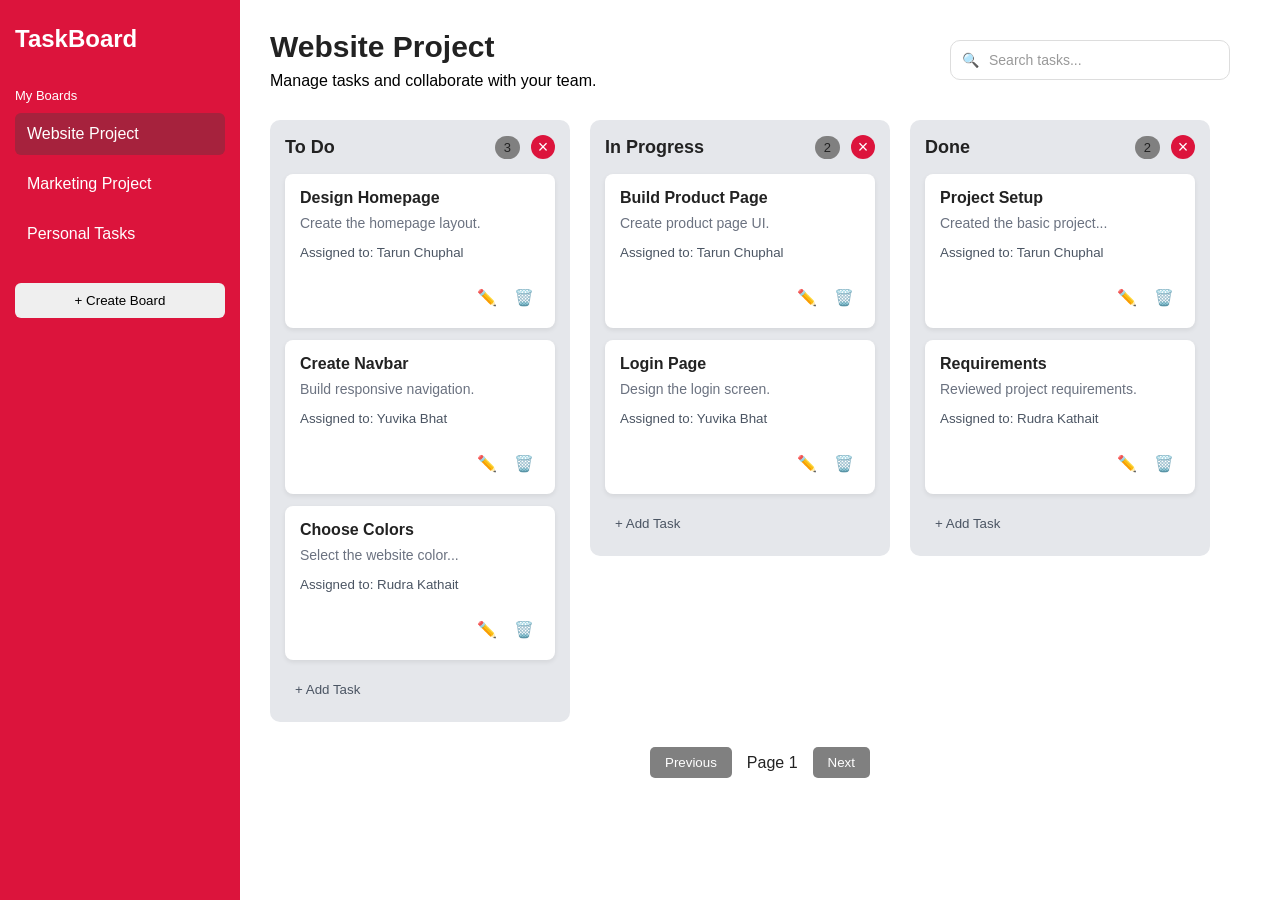
==== index.html @ 183082a7 "Initial commit - Collaborative Task Board" ====
<!DOCTYPE html>
<html lang="en">
<head>
    <meta charset="UTF-8">
    <meta name="viewport" content="width=device-width, initial-scale=1.0">

    <title>Collaborative Task Board</title>

    <link rel="stylesheet" href="style.css">
</head>

<body>

    <div class="app">

        <aside class="sidebar">

            <h2>TaskBoard</h2>

            <p class="sidebar-title">My Boards</p>

            <div class="board-item active" data-board="website">Website Project</div>
            <div class="board-item" data-board="marketing">Marketing Project</div>
            <div class="board-item" data-board="personal">Personal Tasks</div> 

            <button class="create-board">
                + Create Board
            </button>

        </aside>


        <main class="main-content">

         <header class="board-header">

        <div>
        <h1>Website Project</h1>

              <p>
            Manage tasks and collaborate with your team.
             </p>
            </div>

               <div class="search-box">

        <input
        type="text"
        id="searchInput"
        placeholder="Search tasks...">

       <button id="clearSearch" type="button">×</button>

                 </div>

                 </header>


            <section class="board">

                <div class="list">

                    <div class="list-header">
                        <h2>To Do</h2>
                        <span class="task-count">3</span>
                    </div>

                    <div class="task-card">
                        <h3>Design Homepage</h3>
                        <p>Create the homepage layout.</p>
                        <small>Assigned to: Tarun Chuphal</small>
                    </div>

                    <div class="task-card">
                        <h3>Create Navbar</h3>
                        <p>Build responsive navigation.</p>
                        <small>Assigned to: Yuvika bhat</small>
                    </div>

                    <div class="task-card">
                        <h3>Choose Colors</h3>
                        <p>Select the website color palette.</p>
                        <small>Assigned to: Rudra Kathait</small>
                    </div>

                    <button class="add-task">
                        + Add Task
                    </button>

                </div>


                <div class="list">

                    <div class="list-header">
                        <h2>In Progress</h2>
                        <span class="task-count">2</span>
                    </div>

                    <div class="task-card">
                        <h3>Build Product Page</h3>
                        <p>Create product page UI.</p>
                        <small>Assigned to: Tarun Chuphal</small>
                    </div>

                    <div class="task-card">
                        <h3>Login Page</h3>
                        <p>Design the login screen.</p>
                        <small>Assigned to: Yuvika bhat</small>
                    </div>

                    <button class="add-task">
                        + Add Task
                    </button>

                </div>


                <div class="list">

                    <div class="list-header">
                        <h2>Done</h2>
                        <span class="task-count">2</span>
                    </div>

                    <div class="task-card">
                        <h3>Project Setup</h3>
                        <p>Created the basic project structure.</p>
                        <small>Assigned to: Tarun Chuphal</small>
                    </div>

                    <div class="task-card">
                        <h3>Requirements</h3>
                        <p>Reviewed project requirements.</p>
                        <small>Assigned to: Rudra Kathait</small>
                    </div>

                    <button class="add-task">
                        + Add Task
                    </button>

                </div>

            </section>

            <div class="pagination">
    <button id="prevPage">Previous</button>
    <span id="pageNumber">Page 1</span>
    <button id="nextPage">Next</button>
</div>

        </main>

    </div>

    
    <script src="js/data.js"></script>
    <script src="js/helpers.js"></script>
    <script src="js/dragDrop.js"></script>
    <script src="js/pagination.js"></script>
    <script src="js/description.js"></script>
    <script src="js/task.js"></script>
    <script src="js/list.js"></script>
    <script src="js/boards.js"></script>
    <script src="js/search.js"></script>
    <script src="js/main.js"></script>

</body>
</html>
---- style.css ----
* {
    margin: 0;
    padding: 0;
    box-sizing: border-box;
}

body {
    font-family: Arial, sans-serif;
    background: white;
    color: #222;
    overflow-x: hidden;
}

.app {
    display: flex;
    min-height: 100vh;
}

/* Sidebar */

.sidebar {
    width: 240px;
    flex-shrink: 0;
    background: crimson;
    color: white;
    padding: 25px 15px;
}

.sidebar h2 {
    margin-bottom: 35px;
}

.sidebar-title {
    font-size: 13px;
    margin-bottom: 10px;
}

.board-item {
    padding: 12px;
    border-radius: 6px;
    margin-bottom: 8px;
    cursor: pointer;
}

.board-item:hover,
.board-item.active {
    background: rgb(166, 34, 61);
}

.create-board {
    width: 100%;
    padding: 10px;
    margin-top: 20px;
    border: none;
    border-radius: 6px;
    cursor: pointer;
}

/* Main */

.main-content {
    flex: 1;
    min-width: 0;
    padding: 30px;
}

.board-header {
    display: flex;
    justify-content: space-between;
    align-items: center;
    gap: 20px;
    margin-bottom: 30px;
}

.board-header h1 {
    font-size: 30px;
    margin-bottom: 8px;
}

.board-header p {
    color: black;
}

/* Board */

.board {
    display: flex;
    gap: 20px;
    align-items: flex-start;
    width: 100%;
}

.list {
    width: 300px;
    min-width: 300px;
    min-height: 400px;
    background: #e5e7eb;
    padding: 15px;
    border-radius: 10px;
}

.list-header {
    display: flex;
    justify-content: space-between;
    align-items: center;
    gap: 8px;
    margin-bottom: 15px;
}

.list-header h2 {
    font-size: 18px;
    overflow: hidden;
    text-overflow: ellipsis;
    white-space: nowrap;
}

.header-right {
    display: flex;
    align-items: center;
    gap: 6px;
}

.list-header span {
    background: gray;
    padding: 4px 9px;
    border-radius: 20px;
    font-size: 13px;
    flex-shrink: 0;
}

/* Task Cards */

.task-card {
    background: white;
    padding: 15px;
    border-radius: 8px;
    margin-bottom: 12px;
    box-shadow: 0 2px 5px rgba(0, 0, 0, 0.08);
    cursor: pointer;
    overflow-wrap: anywhere;
    transition: transform 0.15s ease, opacity 0.15s ease;
}

.task-card:active {
    cursor: grabbing;
}

.task-card.dragging {
    cursor: grabbing;
    transform: scale(0.97);
    opacity: 0.8;
}

body.is-dragging,
body.is-dragging * {
    cursor: grabbing !important;
}

.task-card h3 {
    font-size: 16px;
    margin-bottom: 8px;
    overflow-wrap: anywhere;
}

.task-card p {
    font-size: 14px;
    color: #6b7280;
    margin-bottom: 12px;
    overflow-wrap: anywhere;
}

.task-card small {
    color: #4b5563;
    overflow-wrap: anywhere;
}

/* Task Buttons */

.task-buttons {
    display: flex;
    justify-content: flex-end;
    gap: 5px;
    margin-top: 20px;
}

.edit-btn,
.delete-btn {
    width: 32px;
    height: 32px;
    padding: 0;
    border: none;
    border-radius: 6px;
    background: white;
    font-size: 16px;
    cursor: pointer;
    display: flex;
    align-items: center;
    justify-content: center;
    flex-shrink: 0;
}

.edit-btn:hover,
.delete-btn:hover {
    background: #f5f5f5;
}

/* Forms */

.task-form,
.edit-form,
.board-form {
    display: flex;
    flex-direction: column;
    gap: 8px;
    width: 100%;
}

.task-form {
    margin-bottom: 10px;
}

.edit-form {
    margin-top: 10px;
}

.board-form {
    margin-top: 10px;
    position: relative;
    z-index: 20;
}

.task-form input,
.edit-form input,
.board-form input {
    width: 100%;
    padding: 8px;
    border: 1px solid #ccc;
    border-radius: 5px;
}

.task-form button,
.edit-form button,
.board-form button {
    padding: 8px 10px;
    border: none;
    border-radius: 5px;
    cursor: pointer;
}

.task-form button:first-of-type {
    background: crimson;
    color: white;
}

.task-form button:last-of-type {
    background: #ccc;
    color: #222;
}

.task-form button:hover {
    opacity: 0.8;
}

.board-form button {
    width: 100%;
}

.board-form button:first-of-type {
    background: white;
    color: crimson;
}

.board-form button:last-of-type {
    background: #ddd;
    color: #222;
}

/* Add Task */

.add-task {
    width: 100%;
    padding: 10px;
    border: none;
    background: transparent;
    text-align: left;
    color: #4b5563;
    cursor: pointer;
    border-radius: 6px;
}

.add-task:hover {
    background: #c4c6c9;
}

/* Remove List */

.remove-list {
    margin-left: 5px;
    width: 24px;
    height: 24px;
    border: none;
    border-radius: 50%;
    background: crimson;
    color: white;
    cursor: pointer;
    font-size: 18px;
    line-height: 24px;
    flex-shrink: 0;
}

.remove-list:hover {
    background: darkred;
}

/* Search */

.search-box {
    position: relative;
    width: 280px;
    max-width: 100%;
    margin-right: 20px;
}

.search-box::before {
    content: "🔍";
    position: absolute;
    left: 12px;
    top: 50%;
    transform: translateY(-50%);
    font-size: 14px;
}

.search-box input {
    width: 100%;
    padding: 11px 38px;
    border: 1px solid #ddd;
    border-radius: 10px;
    background: white;
    font-size: 14px;
    outline: none;
}

.search-box input:focus {
    border-color: crimson;
    box-shadow: 0 0 0 3px rgba(220, 20, 60, 0.1);
}

.search-box input::placeholder {
    color: #999;
}

#clearSearch {
    position: absolute;
    right: 10px;
    top: 50%;
    transform: translateY(-50%);
    width: 24px;
    height: 24px;
    padding: 0;
    border: none;
    border-radius: 50%;
    background: transparent;
    color: #888;
    font-size: 18px;
    cursor: pointer;
    display: none;
}

#clearSearch:hover {
    background: #eee;
    color: crimson;
}

/* Assigned Member */

.task-form select,
.edit-form select {
    padding: 8px;
    border: 1px solid #ccc;
    border-radius: 5px;
    background: white;
    cursor: pointer;
}

.assigned-autocomplete {
    position: relative;
    width: 100%;
}

.assigned-autocomplete input {
    width: 100%;
    padding: 8px;
    border: 1px solid #ccc;
    border-radius: 5px;
}

.assigned-suggestions {
    position: absolute;
    top: 100%;
    left: 0;
    right: 0;
    background: white;
    border: 1px solid #ddd;
    border-radius: 5px;
    box-shadow: 0 3px 8px rgba(0, 0, 0, 0.12);
    display: none;
    z-index: 100;
}

.assigned-suggestions div {
    padding: 8px;
    cursor: pointer;
}

.assigned-suggestions div:hover {
    background: #f1f1f1;
}

/* Pagination */

.pagination {
    display: flex;
    justify-content: center;
    align-items: center;
    gap: 15px;
    margin-top: 25px;
    flex-wrap: wrap;
}

.pagination button {
    padding: 8px 15px;
    border: none;
    border-radius: 5px;
    background: crimson;
    color: white;
    cursor: pointer;
}

.pagination button:disabled {
    background: gray;
    cursor: not-allowed;
}

/* Description Overlay */

.description-overlay {
    position: fixed;
    inset: 0;
    background: rgba(0, 0, 0, 0.5);
    display: flex;
    justify-content: center;
    align-items: center;
    padding: 20px;
    overflow-y: auto;
    z-index: 1000;
}

.description-editor {
    width: 750px;
    max-width: 90%;
    max-height: 90vh;
    overflow: auto;
    background: white;
    border-radius: 10px;
    padding: 20px;
    box-shadow: 0 5px 20px rgba(0, 0, 0, 0.2);
}

.description-editor-header {
    display: flex;
    justify-content: space-between;
    align-items: flex-start;
    gap: 15px;
    margin-bottom: 15px;
}

.description-editor-header h2 {
    font-size: 20px;
    margin-bottom: 5px;
    overflow-wrap: anywhere;
}

.description-close {
    border: none;
    background: transparent;
    font-size: 28px;
    cursor: pointer;
    color: #555;
    flex-shrink: 0;
}

.description-close:hover {
    color: crimson;
}

/* Description Toolbar */

.description-toolbar {
    display: flex;
    gap: 6px;
    padding: 10px 0;
    border-top: 1px solid #ddd;
    border-bottom: 1px solid #ddd;
    flex-wrap: wrap;
}

.description-toolbar button {
    min-width: 35px;
    height: 32px;
    border: none;
    background: #f1f1f1;
    border-radius: 5px;
    cursor: pointer;
    font-size: 14px;
}

.description-toolbar button:hover {
    background: #ddd;
}

/* Description Content */

.description-content {
    min-height: 300px;
    max-height: 50vh;
    width: 100%;
    padding: 15px;
    margin-top: 10px;
    border: 1px solid #ccc;
    border-radius: 6px;
    outline: none;
    font-family: Arial, sans-serif;
    font-size: 15px;
    line-height: 1.5;
    overflow-y: auto;
    overflow-x: hidden;
    overflow-wrap: anywhere;
}

.description-content:focus {
    border-color: crimson;
}

.description-content:empty::before {
    content: attr(data-placeholder);
    color: #999;
}

.description-content img {
    max-width: 100%;
    max-height: 350px;
    width: auto;
    height: auto;
    display: block;
    margin-top: 10px;
    object-fit: contain;
    cursor: nwse-resize;
    resize: both;
    overflow: auto;
}

/* Description Buttons */

.description-actions {
    display: flex;
    justify-content: flex-end;
    gap: 10px;
    margin-top: 15px;
}

.description-cancel,
.description-save {
    padding: 9px 16px;
    border: none;
    border-radius: 5px;
    cursor: pointer;
}

.description-cancel {
    background: #ddd;
}

.description-cancel:hover {
    background: #ccc;
}

.description-save {
    background: crimson;
    color: white;
}

.description-save:hover {
    background: darkred;
}

.description-editor input[type="file"] {
    display: none;
}

/* Responsive */

@media (max-width: 900px) {
    .sidebar {
        width: 200px;
    }

    .main-content {
        padding: 20px;
    }

    .board-header {
        flex-wrap: wrap;
    }

    .search-box {
        width: 250px;
        margin-right: 0;
    }

    .board {
        flex-direction: column;
    }

    .list {
        width: 100%;
        min-width: 0;
    }
}

@media (max-width: 600px) {
    .app {
        flex-direction: column;
    }

    .sidebar {
        width: 100%;
        padding: 15px;
    }

    .sidebar h2 {
        margin-bottom: 20px;
    }

    .board-item {
        display: inline-block;
        margin-right: 5px;
        margin-bottom: 5px;
        padding: 10px;
    }

    .create-board {
        margin-top: 10px;
    }

    .main-content {
        width: 100%;
        padding: 15px;
    }

    .board-header {
        flex-direction: column;
        align-items: stretch;
        gap: 12px;
        margin-bottom: 20px;
    }

    .board-header h1 {
        font-size: 24px;
    }

    .board-header p {
        font-size: 14px;
        line-height: 1.4;
    }

    .search-box {
        width: 100%;
        margin-right: 0;
    }

    .board {
        gap: 15px;
    }

    .list {
        width: 100%;
        min-width: 0;
        min-height: 300px;
        padding: 12px;
    }

    .task-card {
        padding: 13px;
    }

    .task-card h3 {
        font-size: 15px;
    }

    .task-card p {
        font-size: 13px;
    }

    .description-overlay {
        padding: 10px;
        align-items: flex-start;
    }

    .description-editor {
        width: 100%;
        max-width: 100%;
        max-height: 95vh;
        padding: 15px;
        margin-top: 10px;
    }

    .description-editor-header h2 {
        font-size: 18px;
    }

    .description-content {
        min-height: 250px;
        max-height: 55vh;
        padding: 12px;
        font-size: 14px;
    }

    .description-actions {
        flex-wrap: wrap;
    }

    .description-cancel,
    .description-save {
        flex: 1;
        min-width: 100px;
    }
}

@media (max-width: 400px) {
    .main-content {
        padding: 10px;
    }

    .sidebar {
        padding: 12px;
    }

    .board-header h1 {
        font-size: 21px;
    }

    .list {
        padding: 10px;
    }

    .task-card {
        padding: 11px;
    }

    .pagination {
        gap: 5px;
    }

    .pagination button {
        padding: 7px 10px;
        font-size: 13px;
    }

    .description-editor {
        padding: 12px;
    }
}
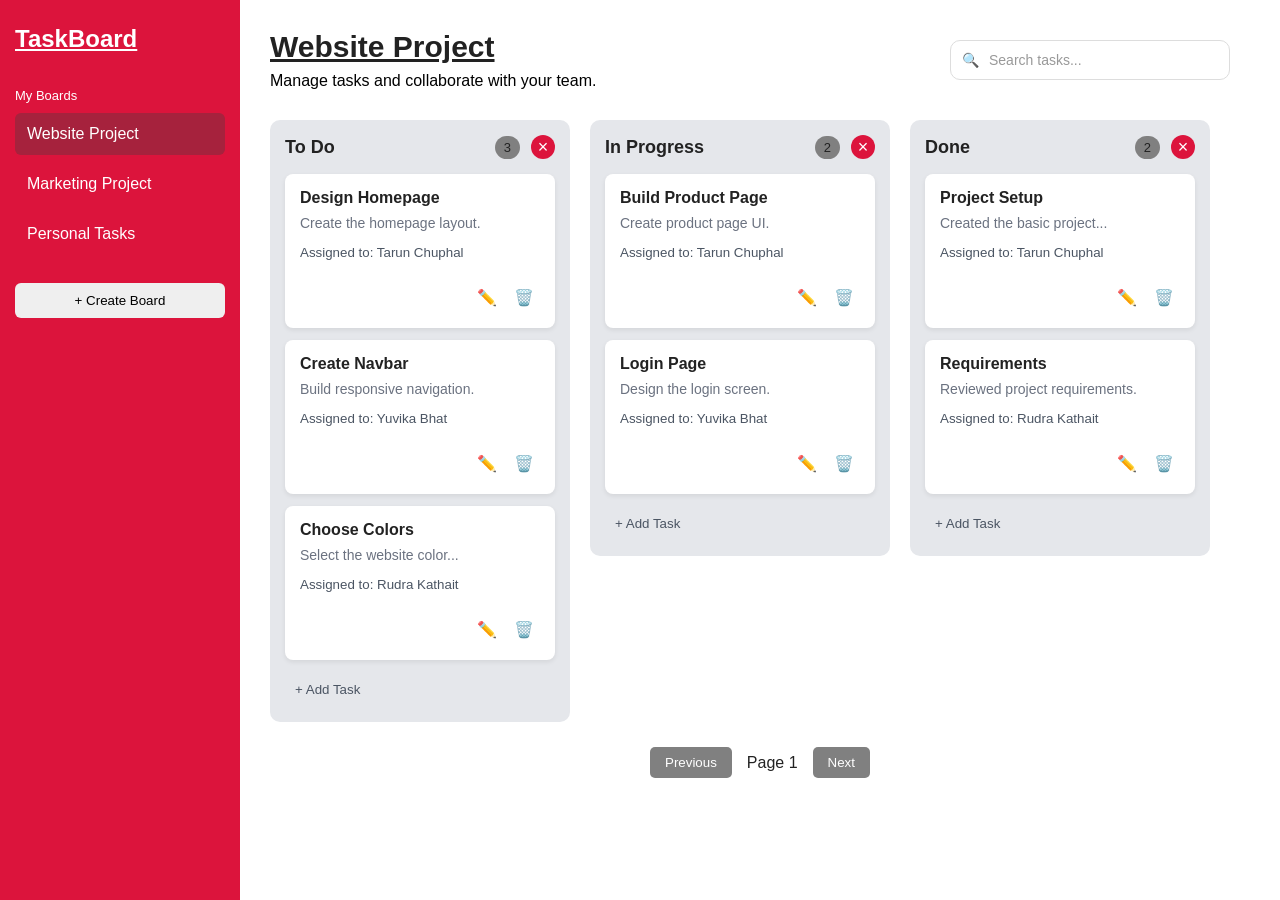
==== commit b5ae1a29: "updated project" ====
--- a/index.html
+++ b/index.html
@@ -15,7 +15,7 @@
 
         <aside class="sidebar">
 
-            <h2>TaskBoard</h2>
+            <h2><u>TaskBoard</u></h2>
 
             <p class="sidebar-title">My Boards</p>
 
@@ -35,7 +35,7 @@
          <header class="board-header">
 
         <div>
-        <h1>Website Project</h1>
+        <h1><u>Website Project</u></h1>
 
               <p>
             Manage tasks and collaborate with your team.
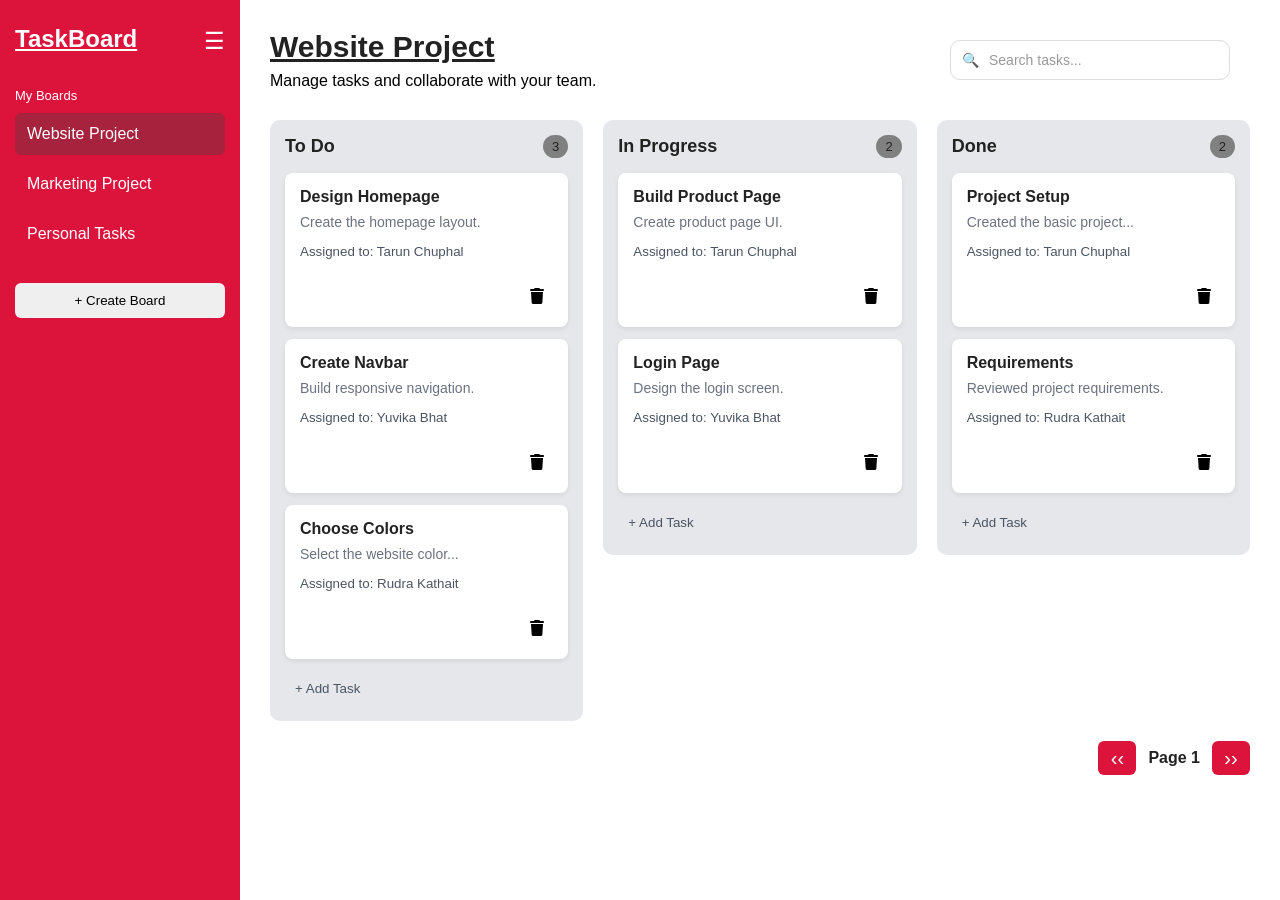
==== commit a6364a19: "updated project" ====
--- a/index.html
+++ b/index.html
@@ -1,5 +1,6 @@
 <!DOCTYPE html>
 <html lang="en">
+
 <head>
     <meta charset="UTF-8">
     <meta name="viewport" content="width=device-width, initial-scale=1.0">
@@ -7,53 +8,78 @@
     <title>Collaborative Task Board</title>
 
     <link rel="stylesheet" href="style.css">
+
+    <link
+        rel="stylesheet"
+        href="https://cdnjs.cloudflare.com/ajax/libs/font-awesome/6.5.2/css/all.min.css">
 </head>
 
 <body>
 
     <div class="app">
 
-        <aside class="sidebar">
-
-            <h2><u>TaskBoard</u></h2>
-
-            <p class="sidebar-title">My Boards</p>
-
-            <div class="board-item active" data-board="website">Website Project</div>
-            <div class="board-item" data-board="marketing">Marketing Project</div>
-            <div class="board-item" data-board="personal">Personal Tasks</div> 
-
-            <button class="create-board">
-                + Create Board
-            </button>
-
-        </aside>
+        <div class="sidebar-container">
+
+            <aside class="sidebar">
+
+                <div class="sidebar-header">
+                    <h2><u>TaskBoard</u></h2>
+                </div>
+
+                <p class="sidebar-title">My Boards</p>
+
+                <div class="board-item active" data-board="website">
+                    Website Project
+                </div>
+
+                <div class="board-item" data-board="marketing">
+                    Marketing Project
+                </div>
+
+                <div class="board-item" data-board="personal">
+                    Personal Tasks
+                </div>
+
+                <button class="create-board">
+                    + Create Board
+                </button>
+
+            </aside>
+
+            <button id="toggleSidebar">☰</button>
+
+        </div>
 
 
         <main class="main-content">
 
-         <header class="board-header">
-
-        <div>
-        <h1><u>Website Project</u></h1>
-
-              <p>
-            Manage tasks and collaborate with your team.
-             </p>
-            </div>
-
-               <div class="search-box">
-
-        <input
-        type="text"
-        id="searchInput"
-        placeholder="Search tasks...">
-
-       <button id="clearSearch" type="button">×</button>
-
-                 </div>
-
-                 </header>
+            <header class="board-header">
+
+                <div>
+
+                    <h1><u>Website Project</u></h1>
+
+                    <p>
+                        Manage tasks and collaborate with your team.
+                    </p>
+
+                </div>
+
+
+                <div class="search-box">
+
+                    <input
+                        type="text"
+                        id="searchInput"
+                        placeholder="Search tasks...">
+
+                    <button id="clearSearch" type="button">
+                        ×
+                    </button>
+
+                </div>
+
+            </header>
 
 
             <section class="board">
@@ -61,27 +87,52 @@
                 <div class="list">
 
                     <div class="list-header">
+
                         <h2>To Do</h2>
+
                         <span class="task-count">3</span>
-                    </div>
-
-                    <div class="task-card">
+
+                    </div>
+
+
+                    <div class="task-card">
+
                         <h3>Design Homepage</h3>
+
                         <p>Create the homepage layout.</p>
-                        <small>Assigned to: Tarun Chuphal</small>
-                    </div>
-
-                    <div class="task-card">
+
+                        <small>
+                            Assigned to: Tarun Chuphal
+                        </small>
+
+                    </div>
+
+
+                    <div class="task-card">
+
                         <h3>Create Navbar</h3>
+
                         <p>Build responsive navigation.</p>
-                        <small>Assigned to: Yuvika bhat</small>
-                    </div>
-
-                    <div class="task-card">
+
+                        <small>
+                            Assigned to: Yuvika bhat
+                        </small>
+
+                    </div>
+
+
+                    <div class="task-card">
+
                         <h3>Choose Colors</h3>
+
                         <p>Select the website color palette.</p>
-                        <small>Assigned to: Rudra Kathait</small>
-                    </div>
+
+                        <small>
+                            Assigned to: Rudra Kathait
+                        </small>
+
+                    </div>
+
 
                     <button class="add-task">
                         + Add Task
@@ -93,21 +144,39 @@
                 <div class="list">
 
                     <div class="list-header">
+
                         <h2>In Progress</h2>
+
                         <span class="task-count">2</span>
-                    </div>
-
-                    <div class="task-card">
+
+                    </div>
+
+
+                    <div class="task-card">
+
                         <h3>Build Product Page</h3>
+
                         <p>Create product page UI.</p>
-                        <small>Assigned to: Tarun Chuphal</small>
-                    </div>
-
-                    <div class="task-card">
+
+                        <small>
+                            Assigned to: Tarun Chuphal
+                        </small>
+
+                    </div>
+
+
+                    <div class="task-card">
+
                         <h3>Login Page</h3>
+
                         <p>Design the login screen.</p>
-                        <small>Assigned to: Yuvika bhat</small>
-                    </div>
+
+                        <small>
+                            Assigned to: Yuvika bhat
+                        </small>
+
+                    </div>
+
 
                     <button class="add-task">
                         + Add Task
@@ -119,21 +188,39 @@
                 <div class="list">
 
                     <div class="list-header">
+
                         <h2>Done</h2>
+
                         <span class="task-count">2</span>
-                    </div>
-
-                    <div class="task-card">
+
+                    </div>
+
+
+                    <div class="task-card">
+
                         <h3>Project Setup</h3>
+
                         <p>Created the basic project structure.</p>
-                        <small>Assigned to: Tarun Chuphal</small>
-                    </div>
-
-                    <div class="task-card">
+
+                        <small>
+                            Assigned to: Tarun Chuphal
+                        </small>
+
+                    </div>
+
+
+                    <div class="task-card">
+
                         <h3>Requirements</h3>
+
                         <p>Reviewed project requirements.</p>
-                        <small>Assigned to: Rudra Kathait</small>
-                    </div>
+
+                        <small>
+                            Assigned to: Rudra Kathait
+                        </small>
+
+                    </div>
+
 
                     <button class="add-task">
                         + Add Task
@@ -143,17 +230,19 @@
 
             </section>
 
-            <div class="pagination">
-    <button id="prevPage">Previous</button>
+           <div class="pagination">
+    <button id="prevPage">‹‹</button>
+
     <span id="pageNumber">Page 1</span>
-    <button id="nextPage">Next</button>
-</div>
+
+    <button id="nextPage">››</button>
+            </div>
 
         </main>
 
     </div>
 
-    
+
     <script src="js/data.js"></script>
     <script src="js/helpers.js"></script>
     <script src="js/dragDrop.js"></script>
@@ -166,4 +255,5 @@
     <script src="js/main.js"></script>
 
 </body>
-</html>
+
+</html>
--- a/style.css
+++ b/style.css
@@ -1,3 +1,7 @@
+/* =========================
+   RESET & BASE
+========================= */
+
 * {
     margin: 0;
     padding: 0;
@@ -11,35 +15,66 @@
     overflow-x: hidden;
 }
 
+button,
+input {
+    font-family: inherit;
+}
+
+button {
+    cursor: pointer;
+}
+
 .app {
     display: flex;
     min-height: 100vh;
 }
 
-/* Sidebar */
+
+/* =========================
+   SIDEBAR
+========================= */
+
+.sidebar-container {
+    position: relative;
+    width: 240px;
+    flex-shrink: 0;
+    transition: width 0.25s ease;
+}
 
 .sidebar {
     width: 240px;
-    flex-shrink: 0;
+    height: 100%;
+    padding: 25px 15px;
     background: crimson;
     color: white;
-    padding: 25px 15px;
-}
-
-.sidebar h2 {
+    overflow: hidden;
+    transition: width 0.25s ease, padding 0.25s ease;
+}
+
+.sidebar-header {
+    display: flex;
+    align-items: center;
+    gap: 8px;
     margin-bottom: 35px;
+    white-space: nowrap;
+}
+
+.sidebar-header h2 {
+    margin: 0;
 }
 
 .sidebar-title {
     font-size: 13px;
     margin-bottom: 10px;
+    white-space: nowrap;
 }
 
 .board-item {
     padding: 12px;
+    margin-bottom: 8px;
     border-radius: 6px;
-    margin-bottom: 8px;
     cursor: pointer;
+    white-space: nowrap;
 }
 
 .board-item:hover,
@@ -53,10 +88,50 @@
     margin-top: 20px;
     border: none;
     border-radius: 6px;
-    cursor: pointer;
-}
-
-/* Main */
+}
+
+.sidebar-container.collapsed {
+    width: 50px;
+}
+
+.sidebar-container.collapsed .sidebar {
+    width: 50px;
+    padding: 25px 9px;
+}
+
+.sidebar-container.collapsed .sidebar-header h2,
+.sidebar-container.collapsed .sidebar-title,
+.sidebar-container.collapsed .board-item,
+.sidebar-container.collapsed .create-board {
+    opacity: 0;
+    pointer-events: none;
+}
+
+#toggleSidebar {
+    position: absolute;
+    top: 22px;
+    right: 7px;
+    z-index: 10;
+    width: 38px;
+    height: 38px;
+    border: none;
+    border-radius: 6px;
+    background: crimson;
+    color: white;
+    font-size: 23px;
+    display: flex;
+    align-items: center;
+    justify-content: center;
+}
+
+#toggleSidebar:hover {
+    background: darkred;
+}
+
+
+/* =========================
+   MAIN CONTENT
+========================= */
 
 .main-content {
     flex: 1;
@@ -73,29 +148,37 @@
 }
 
 .board-header h1 {
+    margin-bottom: 8px;
     font-size: 30px;
-    margin-bottom: 8px;
+    text-decoration: underline;
 }
 
 .board-header p {
     color: black;
 }
 
-/* Board */
+
+/* =========================
+   BOARD & LISTS
+========================= */
 
 .board {
-    display: flex;
+    display: grid;
+    grid-template-columns: repeat(
+        auto-fit,
+        minmax(300px, 1fr)
+    );
     gap: 20px;
-    align-items: flex-start;
     width: 100%;
+    align-items: start;
 }
 
 .list {
-    width: 300px;
-    min-width: 300px;
+    width: 100%;
+    min-width: 0;
     min-height: 400px;
+    padding: 15px;
     background: #e5e7eb;
-    padding: 15px;
     border-radius: 10px;
 }
 
@@ -121,20 +204,23 @@
 }
 
 .list-header span {
+    padding: 4px 9px;
     background: gray;
-    padding: 4px 9px;
     border-radius: 20px;
     font-size: 13px;
     flex-shrink: 0;
 }
 
-/* Task Cards */
+
+/* =========================
+   TASK CARD
+========================= */
 
 .task-card {
+    padding: 15px;
+    margin-bottom: 12px;
     background: white;
-    padding: 15px;
     border-radius: 8px;
-    margin-bottom: 12px;
     box-shadow: 0 2px 5px rgba(0, 0, 0, 0.08);
     cursor: pointer;
     overflow-wrap: anywhere;
@@ -146,9 +232,9 @@
 }
 
 .task-card.dragging {
-    cursor: grabbing;
     transform: scale(0.97);
     opacity: 0.8;
+    cursor: grabbing;
 }
 
 body.is-dragging,
@@ -157,15 +243,15 @@
 }
 
 .task-card h3 {
+    margin-bottom: 8px;
     font-size: 16px;
-    margin-bottom: 8px;
     overflow-wrap: anywhere;
 }
 
 .task-card p {
+    margin-bottom: 12px;
+    color: #6b7280;
     font-size: 14px;
-    color: #6b7280;
-    margin-bottom: 12px;
     overflow-wrap: anywhere;
 }
 
@@ -174,7 +260,10 @@
     overflow-wrap: anywhere;
 }
 
-/* Task Buttons */
+
+/* =========================
+   TASK BUTTONS
+========================= */
 
 .task-buttons {
     display: flex;
@@ -192,11 +281,9 @@
     border-radius: 6px;
     background: white;
     font-size: 16px;
-    cursor: pointer;
     display: flex;
     align-items: center;
     justify-content: center;
-    flex-shrink: 0;
 }
 
 .edit-btn:hover,
@@ -204,7 +291,10 @@
     background: #f5f5f5;
 }
 
-/* Forms */
+
+/* =========================
+   FORMS
+========================= */
 
 .task-form,
 .edit-form,
@@ -224,14 +314,15 @@
 }
 
 .board-form {
-    margin-top: 10px;
     position: relative;
     z-index: 20;
+    margin-top: 10px;
 }
 
 .task-form input,
 .edit-form input,
-.board-form input {
+.board-form input,
+.assigned-autocomplete input {
     width: 100%;
     padding: 8px;
     border: 1px solid #ccc;
@@ -244,7 +335,6 @@
     padding: 8px 10px;
     border: none;
     border-radius: 5px;
-    cursor: pointer;
 }
 
 .task-form button:first-of-type {
@@ -252,7 +342,8 @@
     color: white;
 }
 
-.task-form button:last-of-type {
+.task-form button:last-of-type,
+.edit-form button:last-of-type {
     background: #ccc;
     color: #222;
 }
@@ -275,34 +366,38 @@
     color: #222;
 }
 
-/* Add Task */
+
+/* =========================
+   ADD TASK
+========================= */
 
 .add-task {
     width: 100%;
     padding: 10px;
     border: none;
+    border-radius: 6px;
     background: transparent;
+    color: #4b5563;
     text-align: left;
-    color: #4b5563;
-    cursor: pointer;
-    border-radius: 6px;
 }
 
 .add-task:hover {
     background: #c4c6c9;
 }
 
-/* Remove List */
+
+/* =========================
+   REMOVE LIST
+========================= */
 
 .remove-list {
-    margin-left: 5px;
     width: 24px;
     height: 24px;
+    margin-left: 5px;
     border: none;
     border-radius: 50%;
     background: crimson;
     color: white;
-    cursor: pointer;
     font-size: 18px;
     line-height: 24px;
     flex-shrink: 0;
@@ -312,7 +407,10 @@
     background: darkred;
 }
 
-/* Search */
+
+/* =========================
+   SEARCH
+========================= */
 
 .search-box {
     position: relative;
@@ -335,9 +433,9 @@
     padding: 11px 38px;
     border: 1px solid #ddd;
     border-radius: 10px;
+    outline: none;
     background: white;
     font-size: 14px;
-    outline: none;
 }
 
 .search-box input:focus {
@@ -353,16 +451,15 @@
     position: absolute;
     right: 10px;
     top: 50%;
-    transform: translateY(-50%);
     width: 24px;
     height: 24px;
     padding: 0;
+    transform: translateY(-50%);
     border: none;
     border-radius: 50%;
     background: transparent;
     color: #888;
     font-size: 18px;
-    cursor: pointer;
     display: none;
 }
 
@@ -371,7 +468,10 @@
     color: crimson;
 }
 
-/* Assigned Member */
+
+/* =========================
+   ASSIGNED MEMBER
+========================= */
 
 .task-form select,
 .edit-form select {
@@ -379,19 +479,11 @@
     border: 1px solid #ccc;
     border-radius: 5px;
     background: white;
-    cursor: pointer;
 }
 
 .assigned-autocomplete {
     position: relative;
     width: 100%;
-}
-
-.assigned-autocomplete input {
-    width: 100%;
-    padding: 8px;
-    border: 1px solid #ccc;
-    border-radius: 5px;
 }
 
 .assigned-suggestions {
@@ -399,12 +491,12 @@
     top: 100%;
     left: 0;
     right: 0;
+    z-index: 100;
+    display: none;
     background: white;
     border: 1px solid #ddd;
     border-radius: 5px;
     box-shadow: 0 3px 8px rgba(0, 0, 0, 0.12);
-    display: none;
-    z-index: 100;
 }
 
 .assigned-suggestions div {
@@ -416,54 +508,68 @@
     background: #f1f1f1;
 }
 
-/* Pagination */
+
+/* =========================
+   PAGINATION
+========================= */
 
 .pagination {
     display: flex;
-    justify-content: center;
+    justify-content: flex-end;
     align-items: center;
-    gap: 15px;
-    margin-top: 25px;
-    flex-wrap: wrap;
+    gap: 12px;
+    margin-top: 20px;
 }
 
 .pagination button {
-    padding: 8px 15px;
-    border: none;
-    border-radius: 5px;
+    width: 38px;
+    height: 34px;
+    border: none;
+    border-radius: 6px;
     background: crimson;
     color: white;
-    cursor: pointer;
+    font-size: 20px;
+}
+
+.pagination button:hover {
+    opacity: 0.85;
 }
 
 .pagination button:disabled {
-    background: gray;
+    opacity: 1;
     cursor: not-allowed;
 }
 
-/* Description Overlay */
+#pageNumber {
+    font-weight: 600;
+}
+
+
+/* =========================
+   DESCRIPTION OVERLAY
+========================= */
 
 .description-overlay {
     position: fixed;
     inset: 0;
-    background: rgba(0, 0, 0, 0.5);
+    z-index: 1000;
     display: flex;
     justify-content: center;
     align-items: center;
     padding: 20px;
+    background: rgba(0, 0, 0, 0.5);
     overflow-y: auto;
-    z-index: 1000;
 }
 
 .description-editor {
     width: 750px;
     max-width: 90%;
     max-height: 90vh;
-    overflow: auto;
+    padding: 20px;
     background: white;
     border-radius: 10px;
-    padding: 20px;
     box-shadow: 0 5px 20px rgba(0, 0, 0, 0.2);
+    overflow: auto;
 }
 
 .description-editor-header {
@@ -475,42 +581,42 @@
 }
 
 .description-editor-header h2 {
+    margin-bottom: 5px;
     font-size: 20px;
-    margin-bottom: 5px;
     overflow-wrap: anywhere;
 }
 
 .description-close {
     border: none;
     background: transparent;
+    color: #555;
     font-size: 28px;
-    cursor: pointer;
-    color: #555;
-    flex-shrink: 0;
 }
 
 .description-close:hover {
     color: crimson;
 }
 
-/* Description Toolbar */
+
+/* =========================
+   DESCRIPTION TOOLBAR
+========================= */
 
 .description-toolbar {
     display: flex;
+    flex-wrap: wrap;
     gap: 6px;
     padding: 10px 0;
     border-top: 1px solid #ddd;
     border-bottom: 1px solid #ddd;
-    flex-wrap: wrap;
 }
 
 .description-toolbar button {
     min-width: 35px;
     height: 32px;
     border: none;
+    border-radius: 5px;
     background: #f1f1f1;
-    border-radius: 5px;
-    cursor: pointer;
     font-size: 14px;
 }
 
@@ -518,14 +624,17 @@
     background: #ddd;
 }
 
-/* Description Content */
+
+/* =========================
+   DESCRIPTION CONTENT
+========================= */
 
 .description-content {
+    width: 100%;
     min-height: 300px;
     max-height: 50vh;
-    width: 100%;
+    margin-top: 10px;
     padding: 15px;
-    margin-top: 10px;
     border: 1px solid #ccc;
     border-radius: 6px;
     outline: none;
@@ -559,7 +668,10 @@
     overflow: auto;
 }
 
-/* Description Buttons */
+
+/* =========================
+   DESCRIPTION ACTIONS
+========================= */
 
 .description-actions {
     display: flex;
@@ -573,7 +685,6 @@
     padding: 9px 16px;
     border: none;
     border-radius: 5px;
-    cursor: pointer;
 }
 
 .description-cancel {
@@ -597,11 +708,211 @@
     display: none;
 }
 
-/* Responsive */
+
+/* =========================
+   OVERLAY EDIT
+========================= */
+
+.overlay-edit-btn {
+    padding: 8px 14px;
+    border: none;
+    border-radius: 6px;
+    background: crimson;
+    color: white;
+}
+
+.overlay-edit-btn:hover {
+    background: darkred;
+}
+
+.overlay-title-input {
+    width: 100%;
+    padding: 5px;
+    border: 1px solid #ccc;
+    border-radius: 5px;
+    font-size: 22px;
+    font-weight: bold;
+}
+
+
+/* =========================
+   TASK DETAIL PAGE
+========================= */
+
+.task-detail-page {
+    min-height: 100vh;
+    padding: 40px;
+    background: #f5f6fa;
+}
+
+.task-detail-container {
+    max-width: 900px;
+    margin: auto;
+    padding: 30px;
+    background: white;
+    border-radius: 12px;
+    box-shadow: 0 4px 15px rgba(0, 0, 0, 0.08);
+}
+
+.task-detail-header {
+    padding-bottom: 20px;
+    margin-bottom: 25px;
+    border-bottom: 1px solid #ddd;
+}
+
+.task-detail-header h1 {
+    margin-bottom: 10px;
+    font-size: 28px;
+    overflow-wrap: anywhere;
+}
+
+.task-detail-header p {
+    margin: 5px 0;
+    color: #666;
+    overflow-wrap: anywhere;
+}
+
+.task-detail-description {
+    min-height: 250px;
+    padding: 20px;
+    border: 1px solid #ddd;
+    border-radius: 8px;
+    background: #fafafa;
+    font-size: 16px;
+    line-height: 1.7;
+    overflow-wrap: anywhere;
+}
+
+.task-detail-description h1 {
+    margin-bottom: 15px;
+    font-size: 28px;
+}
+
+.task-detail-description h2 {
+    margin: 25px 0 10px;
+    font-size: 23px;
+}
+
+.task-detail-description h3 {
+    margin: 20px 0 10px;
+    font-size: 20px;
+}
+
+.task-detail-description p {
+    margin: 10px 0;
+}
+
+.task-detail-description ul,
+.task-detail-description ol {
+    margin: 10px 0;
+    padding-left: 25px;
+}
+
+.task-detail-description hr {
+    margin: 20px 0;
+    border: none;
+    border-top: 1px solid #ddd;
+}
+
+.task-detail-description a {
+    text-decoration: underline;
+}
+
+.task-detail-description img {
+    max-width: 100%;
+    height: auto;
+    margin: 15px 0;
+    border-radius: 8px;
+}
+
+
+/* =========================
+   TASK DETAIL BUTTONS
+========================= */
+
+.task-detail-buttons {
+    display: flex;
+    gap: 10px;
+    margin-top: 25px;
+}
+
+.back-btn,
+.detail-edit-btn,
+.detail-delete-btn {
+    padding: 8px 14px;
+    border: none;
+    border-radius: 6px;
+}
+
+.back-btn,
+.detail-delete-btn {
+    background: crimson;
+    color: white;
+}
+
+.back-btn:hover,
+.detail-delete-btn:hover {
+    background: darkred;
+}
+
+.detail-edit-btn {
+    background: #2563eb;
+    color: white;
+}
+
+
+/* =========================
+   IMAGE CONTROLS
+========================= */
+
+.remove-image-btn {
+    padding: 7px 12px;
+    border: none;
+    border-radius: 6px;
+    background: #ff1744;
+    color: white;
+    font-weight: bold;
+}
+
+.remove-image-btn:hover {
+    background: #ff0033;
+}
+
+.selected-image {
+    outline: 3px solid crimson;
+    outline-offset: 3px;
+}
+
+
+/* =========================
+   TABLET
+========================= */
+
+@media (max-width: 1100px) {
+
+    .board {
+        grid-template-columns: repeat(
+            auto-fit,
+            minmax(280px, 1fr)
+        );
+    }
+}
+
+
+/* =========================
+   SMALL DESKTOP / TABLET
+========================= */
 
 @media (max-width: 900px) {
+
+    .sidebar-container,
     .sidebar {
         width: 200px;
+    }
+
+    .sidebar-container.collapsed,
+    .sidebar-container.collapsed .sidebar {
+        width: 50px;
     }
 
     .main-content {
@@ -618,26 +929,56 @@
     }
 
     .board {
-        flex-direction: column;
+        grid-template-columns: 1fr;
     }
 
     .list {
         width: 100%;
-        min-width: 0;
-    }
-}
+    }
+}
+
+
+/* =========================
+   MOBILE
+========================= */
 
 @media (max-width: 600px) {
+
     .app {
         flex-direction: column;
     }
 
+    .sidebar-container,
     .sidebar {
         width: 100%;
+    }
+
+    .sidebar {
+        height: auto;
         padding: 15px;
     }
 
-    .sidebar h2 {
+    .sidebar-container.collapsed {
+        width: 100%;
+        height: 50px;
+    }
+
+    .sidebar-container.collapsed .sidebar {
+        width: 100%;
+        height: 50px;
+        padding: 9px 15px;
+    }
+
+    .sidebar-container.collapsed .sidebar-header {
+        margin: 0;
+    }
+
+    #toggleSidebar {
+        top: 9px;
+        right: 15px;
+    }
+
+    .sidebar-header {
         margin-bottom: 20px;
     }
 
@@ -675,16 +1016,14 @@
 
     .search-box {
         width: 100%;
-        margin-right: 0;
     }
 
     .board {
+        grid-template-columns: 1fr;
         gap: 15px;
     }
 
     .list {
-        width: 100%;
-        min-width: 0;
         min-height: 300px;
         padding: 12px;
     }
@@ -702,16 +1041,16 @@
     }
 
     .description-overlay {
+        align-items: flex-start;
         padding: 10px;
-        align-items: flex-start;
     }
 
     .description-editor {
         width: 100%;
         max-width: 100%;
         max-height: 95vh;
+        margin-top: 10px;
         padding: 15px;
-        margin-top: 10px;
     }
 
     .description-editor-header h2 {
@@ -734,9 +1073,48 @@
         flex: 1;
         min-width: 100px;
     }
-}
+
+    .task-detail-page {
+        padding: 20px;
+    }
+
+    .task-detail-container {
+        padding: 20px;
+    }
+
+    .task-detail-header h1 {
+        font-size: 24px;
+    }
+
+    .task-detail-description {
+        padding: 15px;
+        font-size: 15px;
+    }
+
+    .task-detail-description h1 {
+        font-size: 24px;
+    }
+
+    .task-detail-description h2 {
+        font-size: 20px;
+    }
+
+    .task-detail-description h3 {
+        font-size: 18px;
+    }
+
+    .task-detail-buttons {
+        flex-wrap: wrap;
+    }
+}
+
+
+/* =========================
+   SMALL MOBILE
+========================= */
 
 @media (max-width: 400px) {
+
     .main-content {
         padding: 10px;
     }
@@ -762,11 +1140,29 @@
     }
 
     .pagination button {
-        padding: 7px 10px;
-        font-size: 13px;
+        width: 34px;
+        height: 30px;
+        font-size: 16px;
     }
 
     .description-editor {
         padding: 12px;
     }
-}
+
+    .task-detail-page {
+        padding: 10px;
+    }
+
+    .task-detail-container {
+        padding: 15px;
+    }
+
+    .task-detail-header h1 {
+        font-size: 21px;
+    }
+
+    .task-detail-description {
+        padding: 12px;
+        font-size: 14px;
+    }
+}
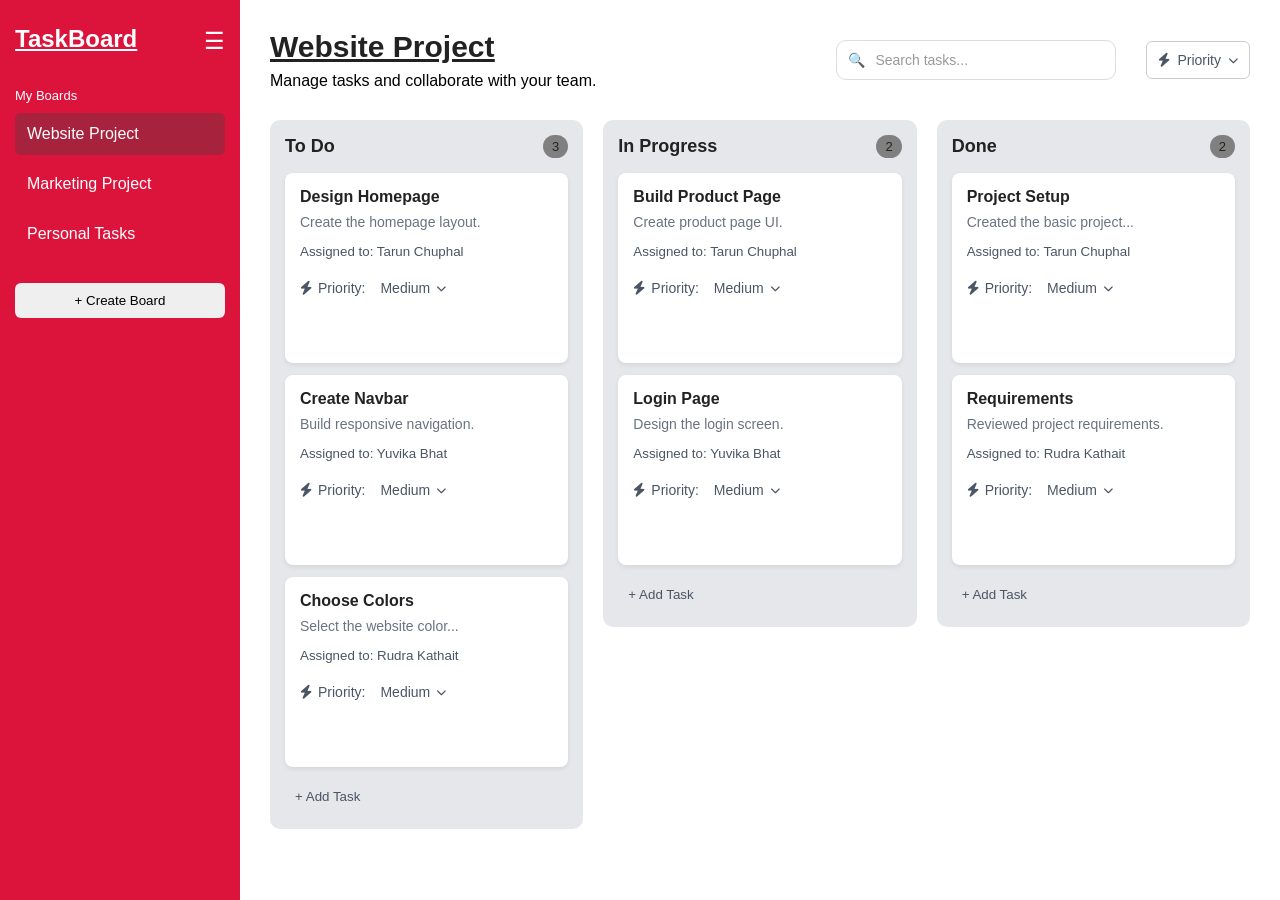
==== commit 93b12cb0: "updated project" ====
--- a/index.html
+++ b/index.html
@@ -18,6 +18,10 @@
 
     <div class="app">
 
+        <!-- =========================
+             SIDEBAR
+        ========================== -->
+
         <div class="sidebar-container">
 
             <aside class="sidebar">
@@ -26,17 +30,25 @@
                     <h2><u>TaskBoard</u></h2>
                 </div>
 
-                <p class="sidebar-title">My Boards</p>
-
-                <div class="board-item active" data-board="website">
+                <p class="sidebar-title">
+                    My Boards
+                </p>
+
+                <div
+                    class="board-item active"
+                    data-board="website">
                     Website Project
                 </div>
 
-                <div class="board-item" data-board="marketing">
+                <div
+                    class="board-item"
+                    data-board="marketing">
                     Marketing Project
                 </div>
 
-                <div class="board-item" data-board="personal">
+                <div
+                    class="board-item"
+                    data-board="personal">
                     Personal Tasks
                 </div>
 
@@ -46,18 +58,28 @@
 
             </aside>
 
-            <button id="toggleSidebar">☰</button>
+            <button id="toggleSidebar">
+                ☰
+            </button>
 
         </div>
 
 
+        <!-- =========================
+             MAIN CONTENT
+        ========================== -->
+
         <main class="main-content">
 
+            <!-- BOARD HEADER -->
+
             <header class="board-header">
 
                 <div>
 
-                    <h1><u>Website Project</u></h1>
+                    <h1>
+                        <u>Website Project</u>
+                    </h1>
 
                     <p>
                         Manage tasks and collaborate with your team.
@@ -66,40 +88,145 @@
                 </div>
 
 
-                <div class="search-box">
-
-                    <input
-                        type="text"
-                        id="searchInput"
-                        placeholder="Search tasks...">
-
-                    <button id="clearSearch" type="button">
-                        ×
-                    </button>
+                <!-- HEADER CONTROLS -->
+
+                <div class="header-controls">
+
+                    <!-- SEARCH -->
+
+                    <div class="search-box">
+
+                        <input
+                            type="text"
+                            id="searchInput"
+                            placeholder="Search tasks...">
+
+                        <button
+                            id="clearSearch"
+                            type="button">
+                            ×
+                        </button>
+
+                    </div>
+
+
+                    <!-- PRIORITY FILTER -->
+
+                    <div class="filter-box">
+
+                        <button
+                            id="priorityFilterBtn"
+                            type="button">
+
+                            <i class="fa-solid fa-bolt"></i>
+
+                            <span>
+                                Priority
+                            </span>
+
+                            <i class="fa-solid fa-chevron-down"></i>
+
+                        </button>
+
+
+                        <div
+                            id="priorityFilterOptions"
+                            class="filter-options">
+
+                            <button data-priority="all">
+                                All Priorities
+                            </button>
+
+                            <button data-priority="Highest">
+
+                                <i class="fa-solid fa-angles-up"></i>
+
+                                Highest
+
+                            </button>
+
+                            <button data-priority="High">
+
+                                <i class="fa-solid fa-caret-up"></i>
+
+                                High
+
+                            </button>
+
+                            <button data-priority="Medium">
+
+                                <i class="fa-solid fa-minus"></i>
+
+                                Medium
+
+                            </button>
+
+                            <button data-priority="Low">
+
+                                <i class="fa-solid fa-caret-down"></i>
+
+                                Low
+
+                            </button>
+
+                            <button data-priority="Lowest">
+
+                                <i class="fa-solid fa-angles-down"></i>
+
+                                Lowest
+
+                            </button>
+
+                            <button data-priority="Hotfix">
+
+                                <i class="fa-solid fa-fire-flame-curved"></i>
+
+                                Hotfix
+
+                            </button>
+
+                        </div>
+
+                    </div>
 
                 </div>
 
             </header>
 
 
+            <!-- =========================
+                 BOARD
+            ========================== -->
+
             <section class="board">
 
+
+                <!-- TO DO -->
+
                 <div class="list">
 
                     <div class="list-header">
 
-                        <h2>To Do</h2>
-
-                        <span class="task-count">3</span>
-
-                    </div>
-
-
-                    <div class="task-card">
-
-                        <h3>Design Homepage</h3>
-
-                        <p>Create the homepage layout.</p>
+                        <h2>
+                            To Do
+                        </h2>
+
+                        <span class="task-count">
+                            3
+                        </span>
+
+                    </div>
+
+
+                    <div class="task-card">
+
+                        <h3>
+                            Design Homepage
+                        </h3>
+
+                        <p>
+                            Create the homepage layout.
+                        </p>
 
                         <small>
                             Assigned to: Tarun Chuphal
@@ -110,9 +237,13 @@
 
                     <div class="task-card">
 
-                        <h3>Create Navbar</h3>
-
-                        <p>Build responsive navigation.</p>
+                        <h3>
+                            Create Navbar
+                        </h3>
+
+                        <p>
+                            Build responsive navigation.
+                        </p>
 
                         <small>
                             Assigned to: Yuvika bhat
@@ -123,9 +254,13 @@
 
                     <div class="task-card">
 
-                        <h3>Choose Colors</h3>
-
-                        <p>Select the website color palette.</p>
+                        <h3>
+                            Choose Colors
+                        </h3>
+
+                        <p>
+                            Select the website color palette.
+                        </p>
 
                         <small>
                             Assigned to: Rudra Kathait
@@ -141,22 +276,32 @@
                 </div>
 
 
+                <!-- IN PROGRESS -->
+
                 <div class="list">
 
                     <div class="list-header">
 
-                        <h2>In Progress</h2>
-
-                        <span class="task-count">2</span>
-
-                    </div>
-
-
-                    <div class="task-card">
-
-                        <h3>Build Product Page</h3>
-
-                        <p>Create product page UI.</p>
+                        <h2>
+                            In Progress
+                        </h2>
+
+                        <span class="task-count">
+                            2
+                        </span>
+
+                    </div>
+
+
+                    <div class="task-card">
+
+                        <h3>
+                            Build Product Page
+                        </h3>
+
+                        <p>
+                            Create product page UI.
+                        </p>
 
                         <small>
                             Assigned to: Tarun Chuphal
@@ -167,9 +312,13 @@
 
                     <div class="task-card">
 
-                        <h3>Login Page</h3>
-
-                        <p>Design the login screen.</p>
+                        <h3>
+                            Login Page
+                        </h3>
+
+                        <p>
+                            Design the login screen.
+                        </p>
 
                         <small>
                             Assigned to: Yuvika bhat
@@ -185,22 +334,32 @@
                 </div>
 
 
+                <!-- DONE -->
+
                 <div class="list">
 
                     <div class="list-header">
 
-                        <h2>Done</h2>
-
-                        <span class="task-count">2</span>
-
-                    </div>
-
-
-                    <div class="task-card">
-
-                        <h3>Project Setup</h3>
-
-                        <p>Created the basic project structure.</p>
+                        <h2>
+                            Done
+                        </h2>
+
+                        <span class="task-count">
+                            2
+                        </span>
+
+                    </div>
+
+
+                    <div class="task-card">
+
+                        <h3>
+                            Project Setup
+                        </h3>
+
+                        <p>
+                            Created the basic project structure.
+                        </p>
 
                         <small>
                             Assigned to: Tarun Chuphal
@@ -211,9 +370,13 @@
 
                     <div class="task-card">
 
-                        <h3>Requirements</h3>
-
-                        <p>Reviewed project requirements.</p>
+                        <h3>
+                            Requirements
+                        </h3>
+
+                        <p>
+                            Reviewed project requirements.
+                        </p>
 
                         <small>
                             Assigned to: Rudra Kathait
@@ -230,29 +393,123 @@
 
             </section>
 
-           <div class="pagination">
-    <button id="prevPage">‹‹</button>
-
-    <span id="pageNumber">Page 1</span>
-
-    <button id="nextPage">››</button>
+        </main>
+
+    </div>
+
+
+    <!-- =========================
+         JAVASCRIPT FILES
+    ========================== -->
+
+    <script src="js/data.js"></script>
+
+    <script src="js/helpers.js"></script>
+
+    <script src="js/dragDrop.js"></script>
+
+    <script src="js/description.js"></script>
+
+    <script src="js/task.js"></script>
+
+    <script src="js/list.js"></script>
+
+    <script src="js/boards.js"></script>
+
+    <script src="js/search.js"></script>
+
+    <script src="js/filter.js"></script>
+
+    <script src="js/main.js"></script>
+
+
+    <!-- =========================
+         CUSTOM ALERT
+    ========================== -->
+
+    <div
+        id="customAlert"
+        class="custom-alert">
+
+        <div class="custom-alert-box">
+
+
+            <div class="custom-alert-icon">
+
+                <i class="fa-solid fa-circle-exclamation"></i>
+
             </div>
 
-        </main>
+
+            <div class="custom-alert-content">
+
+                <h3 id="customAlertTitle">
+                    Alert
+                </h3>
+
+                <p id="customAlertMessage">
+                    Something went wrong.
+                </p>
+
+            </div>
+
+
+            <button id="customAlertClose">
+                OK
+            </button>
+
+        </div>
 
     </div>
 
 
-    <script src="js/data.js"></script>
-    <script src="js/helpers.js"></script>
-    <script src="js/dragDrop.js"></script>
-    <script src="js/pagination.js"></script>
-    <script src="js/description.js"></script>
-    <script src="js/task.js"></script>
-    <script src="js/list.js"></script>
-    <script src="js/boards.js"></script>
-    <script src="js/search.js"></script>
-    <script src="js/main.js"></script>
+    <!-- =========================
+         CUSTOM CONFIRM
+    ========================== -->
+
+    <div
+        id="customConfirm"
+        class="custom-alert">
+
+        <div class="custom-alert-box">
+
+
+            <div class="custom-alert-icon">
+
+                <i class="fa-solid fa-triangle-exclamation"></i>
+
+            </div>
+
+
+            <div class="custom-alert-content">
+
+                <h3 id="customConfirmTitle">
+                    Unsaved Changes
+                </h3>
+
+                <p id="customConfirmMessage">
+                    Your work is not saved.
+                    Are you sure you want to close?
+                </p>
+
+            </div>
+
+
+            <div class="custom-confirm-buttons">
+
+                <button id="customConfirmLeave">
+                    Yes
+                </button>
+
+                <button id="customConfirmCancel">
+                    No
+                </button>
+
+            </div>
+
+        </div>
+
+    </div>
 
 </body>
 
--- a/style.css
+++ b/style.css
@@ -1,7 +1,3 @@
-/* =========================
-   RESET & BASE
-========================= */
-
 * {
     margin: 0;
     padding: 0;
@@ -164,10 +160,7 @@
 
 .board {
     display: grid;
-    grid-template-columns: repeat(
-        auto-fit,
-        minmax(300px, 1fr)
-    );
+    grid-template-columns: repeat(auto-fit, minmax(300px, 1fr));
     gap: 20px;
     width: 100%;
     align-items: start;
@@ -217,6 +210,7 @@
 ========================= */
 
 .task-card {
+    position: relative;
     padding: 15px;
     margin-bottom: 12px;
     background: white;
@@ -262,6 +256,68 @@
 
 
 /* =========================
+   TASK CARD PRIORITY
+========================= */
+
+.task-card .priority-dropdown {
+    display: flex;
+    align-items: center;
+    gap: 10px;
+    width: fit-content;
+    margin-top: 20px;
+    font-size: 14px;
+    color: #4b5563;
+}
+
+.task-card .priority-label {
+    display: flex;
+    align-items: center;
+    gap: 6px;
+    white-space: nowrap;
+    font-size: 14px;
+    color: #4b5563;
+    font-weight: normal;
+    line-height: normal;
+}
+
+.task-card .priority-label i {
+    font-size: 14px;
+    color: #4b5563;
+}
+
+.task-card .priority-selector {
+    position: relative;
+}
+
+.task-card .priority-btn {
+    display: flex;
+    align-items: center;
+    gap: 6px;
+    padding: 0 5px;
+    border: none;
+    border-radius: 4px;
+    background: transparent;
+    color: #4b5563;
+    font-size: 14px;
+    font-weight: normal;
+    line-height: normal;
+    transition: background 0.15s ease;
+}
+
+.task-card .priority-btn:hover {
+    background: #dfdcdc;
+}
+
+.task-card .priority-btn i {
+    font-size: 10px;
+}
+
+.task-card .priority-options {
+    top: calc(100% + 5px);
+}
+
+
+/* =========================
    TASK BUTTONS
 ========================= */
 
@@ -273,22 +329,50 @@
 }
 
 .edit-btn,
-.delete-btn {
+.delete-btn,
+.task-edit-btn {
     width: 32px;
     height: 32px;
     padding: 0;
     border: none;
     border-radius: 6px;
     background: white;
-    font-size: 16px;
     display: flex;
     align-items: center;
     justify-content: center;
 }
 
+.task-edit-btn {
+    position: absolute;
+    top: 8px;
+    right: 15px;
+    opacity: 0;
+    transition: opacity 0.15s ease, background 0.15s ease;
+}
+
+.delete-btn {
+    opacity: 0;
+    transition: opacity 0.15s ease, background 0.15s ease;
+}
+
+.task-card:hover .task-edit-btn,
+.task-card:hover .delete-btn {
+    opacity: 1;
+}
+
 .edit-btn:hover,
-.delete-btn:hover {
+.delete-btn:hover,
+.task-edit-btn:hover {
     background: #f5f5f5;
+}
+
+.delete-btn i,
+.edit-btn i {
+    font-size: 18px;
+}
+
+.task-edit-btn i {
+    font-size: 19px;
 }
 
 
@@ -510,336 +594,825 @@
 
 
 /* =========================
-   PAGINATION
+   PRIORITY
 ========================= */
 
-.pagination {
-    display: flex;
-    justify-content: flex-end;
-    align-items: center;
-    gap: 12px;
-    margin-top: 20px;
-}
-
-.pagination button {
-    width: 38px;
-    height: 34px;
+.priority-dropdown {
+    display: flex;
+    align-items: center;
+    gap: 10px;
+    width: fit-content;
+}
+
+.priority-label {
+    display: flex;
+    align-items: center;
+    gap: 6px;
+    white-space: nowrap;
+}
+
+.priority-label i {
+    font-size: 15px;
+}
+
+.priority-selector {
+    position: relative;
+}
+
+.priority-btn {
+    display: flex;
+    align-items: center;
+    gap: 7px;
+    padding: 7px 10px;
+    border: 1px solid #ccc;
+    border-radius: 5px;
+    background: white;
+    color: #222;
+    font-size: 14px;
+    transition: background 0.15s ease;
+}
+
+.priority-btn:hover {
+    background: #f5f5f5;
+}
+
+.priority-btn i {
+    font-size: 11px;
+}
+
+.priority-options {
+    position: absolute;
+    top: calc(100% + 4px);
+    left: 0;
+    min-width: 125px;
+    z-index: 1000;
+    display: none;
+    padding: 4px;
+    background: white;
+    border: 1px solid #ddd;
+    border-radius: 6px;
+    box-shadow: 0 4px 12px rgba(0, 0, 0, 0.12);
+}
+
+.priority-option {
+    display: flex;
+    align-items: center;
+    gap: 8px;
+    width: 100%;
+    padding: 8px 9px;
     border: none;
-    border-radius: 6px;
-    background: crimson;
-    color: white;
-    font-size: 20px;
-}
-
-.pagination button:hover {
-    opacity: 0.85;
-}
-
-.pagination button:disabled {
-    opacity: 1;
-    cursor: not-allowed;
-}
-
-#pageNumber {
-    font-weight: 600;
-}
-
-
-/* =========================
+    border-radius: 4px;
+    background: white;
+    color: #222;
+    text-align: left;
+    font-size: 14px;
+}
+
+.priority-option i {
+    width: 16px;
+    text-align: center;
+}
+
+.priority-option:nth-child(1) i {
+    color: #dc2626;
+}
+
+.priority-option:nth-child(2) i {
+    color: #f97316;
+}
+
+.priority-option:nth-child(3) i {
+    color: #eab308;
+}
+
+.priority-option:nth-child(4) i {
+    color: #22c55e;
+}
+
+.priority-option:nth-child(5) i {
+    color: #6b7280;
+}
+
+.priority-option:nth-child(6) i {
+    color: #ef4444;
+}
+
+
+/* ==================================================
    DESCRIPTION OVERLAY
-========================= */
+================================================== */
 
 .description-overlay {
     position: fixed;
     inset: 0;
-    z-index: 1000;
-    display: flex;
+    z-index: 9999;
+
+    display: flex;
+    align-items: center;
     justify-content: center;
-    align-items: center;
-    padding: 20px;
-    background: rgba(0, 0, 0, 0.5);
+
+    padding: 30px;
+
+    background: rgba(15, 23, 42, 0.62);
+    backdrop-filter: blur(3px);
+
     overflow-y: auto;
 }
 
+
+/* ==================================================
+   DESCRIPTION EDITOR
+================================================== */
+
 .description-editor {
-    width: 750px;
-    max-width: 90%;
-    max-height: 90vh;
-    padding: 20px;
-    background: white;
-    border-radius: 10px;
-    box-shadow: 0 5px 20px rgba(0, 0, 0, 0.2);
-    overflow: auto;
-}
+    width: min(850px, 100%);
+    max-height: calc(100vh - 60px);
+
+    display: flex;
+    flex-direction: column;
+
+    background: #f4f5f8;
+
+    border: none;
+    border-top: 5px solid crimson;
+    border-radius: 14px;
+
+    box-shadow: 0 25px 70px rgba(0, 0, 0, 0.4);
+
+    overflow: hidden;
+}
+
+
+/* ==================================================
+   OVERLAY HEADER
+================================================== */
 
 .description-editor-header {
     display: flex;
+    align-items: flex-start;
     justify-content: space-between;
-    align-items: flex-start;
-    gap: 15px;
-    margin-bottom: 15px;
+    gap: 20px;
+
+    padding: 22px 24px;
+
+    border-bottom: 1px solid #f0cdd5;
+    background: linear-gradient(180deg, #fff0f3 0%, #ffffff 100%);
+}
+
+
+/* TITLE + ASSIGNED TO */
+
+.description-editor-header > div:first-child {
+    min-width: 0;
+    flex: 1;
 }
 
 .description-editor-header h2 {
-    margin-bottom: 5px;
-    font-size: 20px;
+    margin: 0 0 8px;
+
+    font-size: 22px;
+    line-height: 1.3;
+    font-weight: 700;
+
+    color: #111;
+
     overflow-wrap: anywhere;
 }
 
+.description-editor-header p {
+    display: flex;
+    align-items: center;
+    gap: 7px;
+
+    margin: 0;
+
+    color: #444;
+    font-size: 14px;
+    font-weight: 500;
+}
+
+.description-editor-header p:not(:empty)::before {
+    content: "👤";
+    font-size: 13px;
+}
+
+
+/* ==================================================
+   EDIT TITLE
+================================================== */
+
+.overlay-title-input {
+    width: 100%;
+
+    margin-bottom: 8px;
+    padding: 7px 9px;
+
+    border: 1px solid #c9ced6;
+    border-radius: 6px;
+
+    outline: none;
+    background: white;
+
+    font-size: 21px;
+    font-weight: 700;
+    color: #111;
+}
+
+.overlay-title-input:focus {
+    border-color: crimson;
+    box-shadow: 0 0 0 3px rgba(220, 20, 60, 0.08);
+}
+
+
+/* ==================================================
+   CLOSE BUTTON
+================================================== */
+
 .description-close {
+    width: 36px;
+    height: 36px;
+
+    display: flex;
+    align-items: center;
+    justify-content: center;
+
+    flex-shrink: 0;
+
     border: none;
-    background: transparent;
+    border-radius: 7px;
+
+    background: #f1f2f5;
     color: #555;
-    font-size: 28px;
+
+    font-size: 25px;
+
+    transition: background 0.2s ease, color 0.2s ease;
 }
 
 .description-close:hover {
+    background: #fde3e8;
     color: crimson;
 }
 
 
-/* =========================
-   DESCRIPTION TOOLBAR
-========================= */
+/* ==================================================
+   TOOLBAR
+================================================== */
 
 .description-toolbar {
     display: flex;
+    align-items: center;
+    gap: 5px;
+
+    padding: 9px 18px;
+
+    border-bottom: 1px solid #e3e6eb;
+
+    background: white;
+}
+
+.description-toolbar button {
+    min-width: 34px;
+    height: 32px;
+
+    padding: 0 8px;
+
+    border: none;
+    border-radius: 6px;
+
+    background: #f1f2f5;
+    color: #333;
+
+    font-size: 14px;
+    font-weight: 600;
+
+    transition: background 0.2s ease, color 0.2s ease;
+}
+
+.description-toolbar button:hover {
+    background: #fde3e8;
+    color: crimson;
+}
+
+.description-toolbar button:active {
+    background: #f9c6d0;
+}
+
+
+/* REMOVE IMAGE */
+
+.description-toolbar .remove-image-btn {
+    margin-left: auto;
+
+    padding: 0 11px;
+
+    background: #fee2e2;
+    color: #dc2626;
+    font-size: 13px;
+}
+
+.description-toolbar .remove-image-btn:hover {
+    background: #fecaca;
+    color: #b91c1c;
+}
+
+
+/* ==================================================
+   ASSIGNED MEMBER IN EDIT MODE
+   (sits directly under the title)
+================================================== */
+
+.assigned-row {
+    display: flex;
+    align-items: center;
     flex-wrap: wrap;
-    gap: 6px;
-    padding: 10px 0;
-    border-top: 1px solid #ddd;
-    border-bottom: 1px solid #ddd;
-}
-
-.description-toolbar button {
-    min-width: 35px;
-    height: 32px;
-    border: none;
-    border-radius: 5px;
-    background: #f1f1f1;
-    font-size: 14px;
-}
-
-.description-toolbar button:hover {
-    background: #ddd;
-}
-
-
-/* =========================
+    gap: 10px;
+}
+
+.assigned-label {
+    color: #333;
+    font-size: 14px;
+    font-weight: 600;
+    white-space: nowrap;
+}
+
+.assigned-label::before {
+    content: "👤";
+    margin-right: 6px;
+    font-size: 13px;
+}
+
+.description-editor .assigned-autocomplete {
+    flex: 1 1 180px;
+    min-width: 0;
+    width: auto;
+    margin: 0;
+}
+
+.description-editor .assigned-autocomplete input {
+    width: 100%;
+
+    padding: 9px 11px;
+
+    border: 1px solid #c9ced6;
+    border-radius: 7px;
+
+    outline: none;
+    background: white;
+
+    font-size: 14px;
+}
+
+.description-editor .assigned-autocomplete input:focus {
+    border-color: crimson;
+    box-shadow: 0 0 0 3px rgba(220, 20, 60, 0.08);
+}
+
+
+/* ==================================================
    DESCRIPTION CONTENT
-========================= */
+================================================== */
 
 .description-content {
-    width: 100%;
-    min-height: 300px;
-    max-height: 50vh;
-    margin-top: 10px;
-    padding: 15px;
-    border: 1px solid #ccc;
-    border-radius: 6px;
+    flex: 1;
+
+    min-height: 260px;
+    max-height: 48vh;
+
+    margin: 18px 22px;
+
+    padding: 18px;
+
+    border: 1px solid #d3d7de;
+    border-radius: 8px;
+
+    box-shadow: 0 1px 4px rgba(0, 0, 0, 0.06);
+
     outline: none;
-    font-family: Arial, sans-serif;
+
+    background: white;
+
+    color: #222;
+
     font-size: 15px;
-    line-height: 1.5;
+    line-height: 1.7;
+
     overflow-y: auto;
     overflow-x: hidden;
+
     overflow-wrap: anywhere;
 }
 
 .description-content:focus {
     border-color: crimson;
+
+    box-shadow: 0 0 0 3px rgba(220, 20, 60, 0.08);
 }
 
 .description-content:empty::before {
     content: attr(data-placeholder);
-    color: #999;
-}
+
+    color: #9ca3af;
+
+    pointer-events: none;
+}
+
+
+/* ==================================================
+   DESCRIPTION IMAGES
+================================================== */
 
 .description-content img {
+    display: block;
+
     max-width: 100%;
     max-height: 350px;
+
     width: auto;
     height: auto;
-    display: block;
-    margin-top: 10px;
+
+    margin: 12px 0;
+
+    border-radius: 8px;
+
     object-fit: contain;
-    cursor: nwse-resize;
-    resize: both;
-    overflow: auto;
-}
-
-
-/* =========================
-   DESCRIPTION ACTIONS
-========================= */
+}
+
+.description-content img.selected-image {
+    outline: 2px solid crimson;
+    outline-offset: 3px;
+}
+
+
+/* ==================================================
+   ACTIONS
+================================================== */
 
 .description-actions {
     display: flex;
     justify-content: flex-end;
+    align-items: center;
     gap: 10px;
-    margin-top: 15px;
-}
-
-.description-cancel,
-.description-save {
-    padding: 9px 16px;
+
+    padding: 14px 22px;
+
+    border-top: 1px solid #e3e6eb;
+
+    background: white;
+}
+
+.description-actions button {
+    min-width: 85px;
+
+    padding: 9px 17px;
+
     border: none;
-    border-radius: 5px;
-}
+    border-radius: 6px;
+
+    font-size: 14px;
+
+    transition: background 0.2s ease, opacity 0.2s ease;
+}
+
+
+/* CANCEL */
 
 .description-cancel {
-    background: #ddd;
+    background: white;
+    color: #374151;
+    box-shadow: inset 0 0 0 1px #c9ced6;
 }
 
 .description-cancel:hover {
-    background: #ccc;
-}
+    background: #f1f2f5;
+}
+
+
+/* SAVE */
 
 .description-save {
     background: crimson;
     color: white;
+    font-weight: 600;
+    box-shadow: 0 3px 8px rgba(220, 20, 60, 0.35);
 }
 
 .description-save:hover {
     background: darkred;
 }
 
+
+/* HIDE FILE INPUT */
+
 .description-editor input[type="file"] {
     display: none;
 }
 
 
-/* =========================
-   OVERLAY EDIT
-========================= */
-
-.overlay-edit-btn {
-    padding: 8px 14px;
-    border: none;
-    border-radius: 6px;
+/* ==================================================
+   TASK DETAIL VIEW
+================================================== */
+
+.task-detail-view {
+    width: 100%;
+    min-height: calc(100vh - 40px);
+
+    padding: 25px 30px;
+}
+
+
+/* TOP BAR */
+
+.task-detail-top {
+    display: flex;
+    align-items: center;
+
+    margin-bottom: 25px;
+}
+
+.back-btn {
+    display: flex;
+    align-items: center;
+    gap: 8px;
+
+    padding: 9px 14px;
+
+    border: 1px solid #ddd;
+    border-radius: 7px;
+
+    background: white;
+    color: #444;
+
+    font-size: 14px;
+
+    transition: background 0.2s ease;
+}
+
+.back-btn:hover {
+    background: #f5f5f5;
+}
+
+
+/* HEADER */
+
+.task-detail-header {
+    background: white;
+
+    padding: 26px 30px;
+
+    border: 1px solid #e5e7eb;
+    border-top: 4px solid crimson;
+    border-radius: 12px;
+
+    box-shadow: 0 4px 16px rgba(0, 0, 0, 0.07);
+}
+
+.task-detail-header h1 {
+    margin: 0 0 22px;
+
+    font-size: 30px;
+    font-weight: 700;
+    line-height: 1.25;
+    color: #111;
+
+    overflow-wrap: anywhere;
+}
+
+
+/* META */
+
+.task-detail-meta {
+    display: flex;
+    align-items: flex-start;
+    flex-wrap: wrap;
+    gap: 16px 45px;
+
+    padding-top: 18px;
+
+    border-top: 1px solid #eceef2;
+
+    font-size: 14px;
+}
+
+.assigned-info,
+.detail-priority {
+    display: flex;
+    flex-direction: column;
+    gap: 8px;
+}
+
+.detail-label {
+    color: #8a919c;
+
+    font-size: 11px;
+    font-weight: 700;
+    letter-spacing: 0.08em;
+    text-transform: uppercase;
+}
+
+.detail-value {
+    display: flex;
+    align-items: center;
+    gap: 9px;
+
+    color: #222;
+
+    font-size: 15px;
+    font-weight: 600;
+}
+
+.detail-avatar {
+    width: 30px;
+    height: 30px;
+
+    display: flex;
+    align-items: center;
+    justify-content: center;
+
+    flex-shrink: 0;
+
+    border-radius: 50%;
+
     background: crimson;
     color: white;
-}
-
-.overlay-edit-btn:hover {
-    background: darkred;
-}
-
-.overlay-title-input {
+
+    font-size: 11px;
+    font-weight: 700;
+}
+
+.detail-avatar.unassigned {
+    background: #cbd0d8;
+}
+
+
+/* PRIORITY CHIP */
+
+.priority-chip {
+    display: inline-flex;
+    align-items: center;
+    gap: 7px;
+
+    width: fit-content;
+
+    padding: 5px 13px;
+
+    border-radius: 999px;
+
+    background: #f1f2f5;
+    color: #444;
+
+    font-size: 14px;
+    font-weight: 600;
+}
+
+.priority-highest { background: #fee2e2; color: #b91c1c; }
+.priority-high    { background: #ffedd5; color: #c2410c; }
+.priority-medium  { background: #fef3c7; color: #a16207; }
+.priority-low     { background: #dcfce7; color: #15803d; }
+.priority-lowest  { background: #eef1f5; color: #475569; }
+.priority-hotfix  { background: #fecaca; color: #991b1b; }
+
+
+/* LINE (spacing only) */
+
+.detail-line {
     width: 100%;
-    padding: 5px;
-    border: 1px solid #ccc;
-    border-radius: 5px;
-    font-size: 22px;
-    font-weight: bold;
-}
-
-
-/* =========================
-   TASK DETAIL PAGE
-========================= */
-
-.task-detail-page {
-    min-height: 100vh;
-    padding: 40px;
-    background: #f5f6fa;
-}
-
-.task-detail-container {
-    max-width: 900px;
-    margin: auto;
-    padding: 30px;
-    background: white;
+    height: 0;
+
+    margin: 12px 0;
+}
+
+
+/* DESCRIPTION CARD */
+
+.task-detail-content {
+    background: white;
+
+    padding: 28px;
+
+    border: 1px solid #e5e7eb;
     border-radius: 12px;
-    box-shadow: 0 4px 15px rgba(0, 0, 0, 0.08);
-}
-
-.task-detail-header {
-    padding-bottom: 20px;
-    margin-bottom: 25px;
-    border-bottom: 1px solid #ddd;
-}
-
-.task-detail-header h1 {
-    margin-bottom: 10px;
-    font-size: 28px;
-    overflow-wrap: anywhere;
-}
-
-.task-detail-header p {
-    margin: 5px 0;
-    color: #666;
-    overflow-wrap: anywhere;
+
+    box-shadow: 0 4px 16px rgba(0, 0, 0, 0.07);
+}
+
+.task-detail-content > h2 {
+    display: flex;
+    align-items: center;
+    gap: 10px;
+
+    margin: 0 0 20px;
+    padding-bottom: 14px;
+
+    border-bottom: 1px solid #eceef2;
+
+    font-size: 17px;
+    font-weight: 700;
+    color: #222;
+}
+
+.task-detail-content > h2 i {
+    color: crimson;
 }
 
 .task-detail-description {
-    min-height: 250px;
-    padding: 20px;
-    border: 1px solid #ddd;
-    border-radius: 8px;
-    background: #fafafa;
-    font-size: 16px;
-    line-height: 1.7;
-    overflow-wrap: anywhere;
-}
-
-.task-detail-description h1 {
-    margin-bottom: 15px;
-    font-size: 28px;
-}
-
-.task-detail-description h2 {
-    margin: 25px 0 10px;
-    font-size: 23px;
-}
-
+    min-height: 150px;
+
+    color: #374151;
+
+    font-size: 15px;
+    line-height: 1.75;
+
+    word-wrap: break-word;
+}
+
+.task-detail-description.is-empty {
+    color: #9ca3af;
+    font-style: italic;
+}
+
+.task-detail-description h1,
+.task-detail-description h2,
 .task-detail-description h3 {
-    margin: 20px 0 10px;
-    font-size: 20px;
+    margin: 22px 0 10px;
+
+    color: #111;
+    line-height: 1.3;
+}
+
+.task-detail-description h1 { font-size: 26px; }
+.task-detail-description h2 { font-size: 21px; }
+.task-detail-description h3 { font-size: 17px; }
+
+.task-detail-description > :first-child {
+    margin-top: 0;
 }
 
 .task-detail-description p {
-    margin: 10px 0;
+    margin: 0 0 12px;
 }
 
 .task-detail-description ul,
 .task-detail-description ol {
-    margin: 10px 0;
-    padding-left: 25px;
+    margin: 0 0 14px;
+    padding-left: 24px;
+}
+
+.task-detail-description li {
+    margin-bottom: 4px;
+}
+
+.task-detail-description a {
+    color: crimson;
+    text-decoration: underline;
 }
 
 .task-detail-description hr {
-    margin: 20px 0;
     border: none;
     border-top: 1px solid #ddd;
-}
-
-.task-detail-description a {
-    text-decoration: underline;
+
+    margin: 18px 0;
 }
 
 .task-detail-description img {
+    display: block;
+
     max-width: 100%;
     height: auto;
-    margin: 15px 0;
-    border-radius: 8px;
-}
-
-
-/* =========================
+
+    margin: 16px 0;
+
+    border-radius: 10px;
+
+    border: 1px solid #e5e7eb;
+    box-shadow: 0 2px 8px rgba(0, 0, 0, 0.08);
+}
+
+
+/* ==================================================
    TASK DETAIL BUTTONS
-========================= */
+================================================== */
 
 .task-detail-buttons {
     display: flex;
     gap: 10px;
+
     margin-top: 25px;
+}
+
+.back-btn i {
+    transition: transform 0.2s ease;
+}
+
+.back-btn:hover i {
+    transform: translateX(-3px);
 }
 
 .back-btn,
 .detail-edit-btn,
 .detail-delete-btn {
     padding: 8px 14px;
+
     border: none;
     border-radius: 6px;
 }
@@ -861,16 +1434,19 @@
 }
 
 
-/* =========================
+/* ==================================================
    IMAGE CONTROLS
-========================= */
+================================================== */
 
 .remove-image-btn {
     padding: 7px 12px;
+
     border: none;
     border-radius: 6px;
+
     background: #ff1744;
     color: white;
+
     font-weight: bold;
 }
 
@@ -884,9 +1460,253 @@
 }
 
 
-/* =========================
-   TABLET
-========================= */
+/* ==================================================
+   PRIORITY FILTER
+================================================== */
+
+.header-controls {
+    display: flex;
+    align-items: center;
+    gap: 10px;
+}
+
+.filter-box {
+    position: relative;
+}
+
+#priorityFilterBtn {
+    display: flex;
+    align-items: center;
+    gap: 7px;
+
+    height: 38px;
+
+    padding: 0 11px;
+
+    border: 1px solid #ccc;
+    border-radius: 6px;
+
+    background: white;
+    color: #4b5563;
+
+    font-size: 14px;
+}
+
+#priorityFilterBtn:hover {
+    background: #f5f5f5;
+}
+
+#priorityFilterBtn i:first-child {
+    font-size: 14px;
+}
+
+#priorityFilterBtn i:last-child {
+    font-size: 10px;
+}
+
+.filter-options {
+    position: absolute;
+
+    top: calc(100% + 5px);
+    right: 0;
+
+    min-width: 155px;
+
+    padding: 5px;
+
+    background: white;
+
+    border: 1px solid #ddd;
+    border-radius: 7px;
+
+    box-shadow: 0 5px 15px rgba(0, 0, 0, 0.12);
+
+    z-index: 2000;
+
+    display: none;
+}
+
+.filter-options button {
+    display: flex;
+    align-items: center;
+    gap: 9px;
+
+    width: 100%;
+
+    padding: 9px 10px;
+
+    border: none;
+    border-radius: 5px;
+
+    background: white;
+    color: #333;
+
+    font-size: 14px;
+
+    text-align: left;
+}
+
+.filter-options button:hover {
+    background: #f5f5f5;
+}
+
+.filter-options button i {
+    width: 16px;
+    text-align: center;
+}
+
+.filter-options button:nth-child(2) i {
+    color: #dc2626;
+}
+
+.filter-options button:nth-child(3) i {
+    color: #f97316;
+}
+
+.filter-options button:nth-child(4) i {
+    color: #eab308;
+}
+
+.filter-options button:nth-child(5) i {
+    color: #22c55e;
+}
+
+.filter-options button:nth-child(6) i {
+    color: #6b7280;
+}
+
+.filter-options button:nth-child(7) i {
+    color: #ef4444;
+}
+
+
+/* ==================================================
+   CUSTOM ALERT
+================================================== */
+
+.custom-alert {
+    position: fixed;
+    inset: 0;
+
+    display: none;
+
+    align-items: center;
+    justify-content: center;
+
+    background: rgba(0, 0, 0, 0.35);
+
+    z-index: 10000;
+}
+
+.custom-alert-box {
+    width: 360px;
+
+    padding: 24px;
+
+    background: white;
+
+    border-radius: 12px;
+
+    box-shadow: 0 10px 35px rgba(0, 0, 0, 0.2);
+
+    text-align: center;
+}
+
+.custom-alert-icon {
+    width: 48px;
+    height: 48px;
+
+    margin: 0 auto 12px;
+
+    display: flex;
+    align-items: center;
+    justify-content: center;
+
+    border-radius: 50%;
+
+    background: #fee2e2;
+    color: #dc2626;
+
+    font-size: 22px;
+}
+
+.custom-alert-content h3 {
+    margin-bottom: 6px;
+
+    font-size: 18px;
+    color: #222;
+}
+
+.custom-alert-content p {
+    margin-bottom: 20px;
+
+    color: #666;
+    font-size: 14px;
+}
+
+#customAlertClose {
+    min-width: 80px;
+
+    padding: 8px 18px;
+
+    border: none;
+    border-radius: 6px;
+
+    background: #dc2626;
+    color: white;
+
+    font-size: 14px;
+}
+
+#customAlertClose:hover {
+    background: #b91c1c;
+}
+
+
+/* ==================================================
+   CUSTOM CONFIRM
+================================================== */
+
+.custom-confirm-buttons {
+    display: flex;
+    justify-content: center;
+    gap: 10px;
+}
+
+#customConfirmCancel,
+#customConfirmLeave {
+    min-width: 80px;
+
+    padding: 8px 16px;
+
+    border: none;
+    border-radius: 6px;
+
+    font-size: 14px;
+}
+
+#customConfirmCancel {
+    background: #e5e7eb;
+    color: #333;
+}
+
+#customConfirmCancel:hover {
+    background: #d1d5db;
+}
+
+#customConfirmLeave {
+    background: #dc2626;
+    color: white;
+}
+
+#customConfirmLeave:hover {
+    background: #b91c1c;
+}
+
+
+/* ==================================================
+   RESPONSIVE
+================================================== */
 
 @media (max-width: 1100px) {
 
@@ -899,10 +1719,6 @@
 }
 
 
-/* =========================
-   SMALL DESKTOP / TABLET
-========================= */
-
 @media (max-width: 900px) {
 
     .sidebar-container,
@@ -938,9 +1754,70 @@
 }
 
 
-/* =========================
-   MOBILE
-========================= */
+@media (max-width: 700px) {
+
+    .task-detail-view {
+        padding: 15px 10px 30px;
+    }
+
+    .task-detail-header {
+        padding: 20px;
+    }
+
+    .task-detail-header h1 {
+        font-size: 25px;
+    }
+
+    .task-detail-content {
+        padding: 20px;
+    }
+
+    .task-detail-meta {
+        flex-wrap: wrap;
+        gap: 12px;
+    }
+
+    .description-overlay {
+        align-items: flex-start;
+        padding: 12px;
+    }
+
+    .description-editor {
+        width: 100%;
+        max-height: calc(100vh - 24px);
+
+        margin-top: 0;
+
+        border-radius: 11px;
+    }
+
+    .description-editor-header {
+        padding: 17px;
+    }
+
+    .description-editor-header h2 {
+        font-size: 19px;
+    }
+
+    .description-toolbar {
+        padding: 8px 12px;
+        flex-wrap: wrap;
+    }
+
+    .description-content {
+        min-height: 240px;
+        max-height: 50vh;
+
+        margin: 14px;
+
+        padding: 15px;
+    }
+
+    .description-actions {
+        padding: 12px 14px;
+    }
+}
+
 
 @media (max-width: 600px) {
 
@@ -984,8 +1861,10 @@
 
     .board-item {
         display: inline-block;
+
         margin-right: 5px;
         margin-bottom: 5px;
+
         padding: 10px;
     }
 
@@ -1001,7 +1880,9 @@
     .board-header {
         flex-direction: column;
         align-items: stretch;
+
         gap: 12px;
+
         margin-bottom: 20px;
     }
 
@@ -1040,16 +1921,20 @@
         font-size: 13px;
     }
 
-    .description-overlay {
-        align-items: flex-start;
-        padding: 10px;
-    }
-
-    .description-editor {
-        width: 100%;
-        max-width: 100%;
-        max-height: 95vh;
-        margin-top: 10px;
+    .task-card .priority-dropdown {
+        margin-top: 18px;
+    }
+
+    .task-card .priority-label,
+    .task-card .priority-btn {
+        font-size: 13px;
+    }
+
+    .task-card .priority-label i {
+        font-size: 13px;
+    }
+
+    .description-editor-header {
         padding: 15px;
     }
 
@@ -1058,10 +1943,8 @@
     }
 
     .description-content {
-        min-height: 250px;
-        max-height: 55vh;
-        padding: 12px;
-        font-size: 14px;
+        min-height: 220px;
+        max-height: 48vh;
     }
 
     .description-actions {
@@ -1074,44 +1957,11 @@
         min-width: 100px;
     }
 
-    .task-detail-page {
-        padding: 20px;
-    }
-
-    .task-detail-container {
-        padding: 20px;
-    }
-
-    .task-detail-header h1 {
-        font-size: 24px;
-    }
-
     .task-detail-description {
-        padding: 15px;
-        font-size: 15px;
-    }
-
-    .task-detail-description h1 {
-        font-size: 24px;
-    }
-
-    .task-detail-description h2 {
-        font-size: 20px;
-    }
-
-    .task-detail-description h3 {
-        font-size: 18px;
-    }
-
-    .task-detail-buttons {
-        flex-wrap: wrap;
-    }
-}
-
-
-/* =========================
-   SMALL MOBILE
-========================= */
+        font-size: 14px;
+    }
+}
+
 
 @media (max-width: 400px) {
 
@@ -1135,34 +1985,45 @@
         padding: 11px;
     }
 
-    .pagination {
-        gap: 5px;
-    }
-
-    .pagination button {
-        width: 34px;
-        height: 30px;
-        font-size: 16px;
+    .description-overlay {
+        padding: 7px;
     }
 
     .description-editor {
+        max-height: calc(100vh - 14px);
+    }
+
+    .description-editor-header {
+        padding: 13px;
+    }
+
+    .description-content {
+        margin: 10px;
         padding: 12px;
     }
 
-    .task-detail-page {
+    .description-actions {
         padding: 10px;
-    }
-
-    .task-detail-container {
-        padding: 15px;
     }
 
     .task-detail-header h1 {
         font-size: 21px;
     }
 
-    .task-detail-description {
-        padding: 12px;
-        font-size: 14px;
+    .task-detail-content {
+        padding: 15px;
+    }
+}
+
+
+/* =========================
+   SHORT SCREENS
+   keep Cancel / Save visible
+========================= */
+
+@media (max-height: 640px) {
+
+    .description-content {
+        min-height: 140px;
     }
 }
